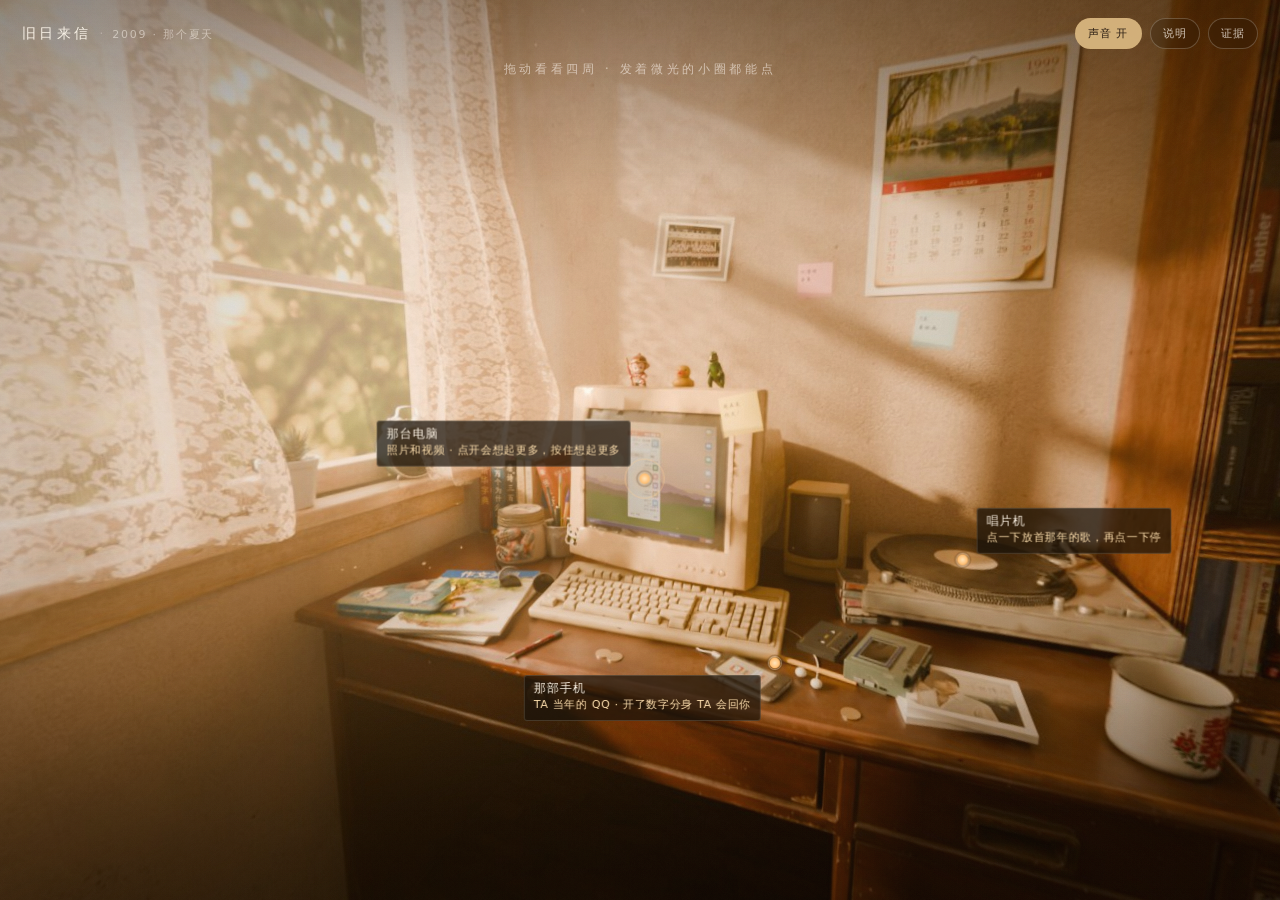
==== room/index.html @ 02b5a686 "Publish Jiuri Laixin mobile demo" ====
<!doctype html>
<html lang="zh-CN">
<head>
  <meta charset="utf-8" />
  <meta name="viewport" content="width=device-width, initial-scale=1, viewport-fit=cover" />
  <meta name="theme-color" content="#120e0a" />
  <title>旧日来信 · 2009 那个夏天</title>
  <link rel="stylesheet" href="css/style.css?v=20261024b" />
  <link rel="stylesheet" href="css/devices.css?v=20261024b" />
</head>
<body>
  <main id="app">
    <canvas id="pano" aria-label="2009 年的卧室，可以拖动环顾"></canvas>
    <div class="screen-tint" aria-hidden="true"></div>
    <div class="grain" aria-hidden="true"></div>

    <div id="spots" class="spots" aria-hidden="true"></div>

    <header class="hud">
      <div class="hud-left">
        <span class="brand">旧日来信</span>
        <span class="dot">·</span>
        <span id="spaceName" class="space-name">2009 · 那个夏天</span>
      </div>
      <div class="hud-right">
        <button id="btnSound" class="tool" aria-pressed="false">声音 关</button>
        <button id="btnGuide" class="tool">说明</button>
        <button id="btnLegend" class="tool">证据</button>
      </div>
    </header>

    <div id="hint" class="hint">拖动 · 环顾 · 点物件</div>
    <div id="whisper" class="whisper" role="status" aria-live="polite"></div>

    <aside id="card" class="card" hidden></aside>

    <div id="legend" class="legend" hidden>
      <div class="legend-paper">
        <p class="legend-kicker">这件东西，是从哪儿来的</p>
        <h3>证据等级</h3>
        <ul>
          <li><b data-level="A">A</b><span>真实出现</span><p>原话、原图、原文件，能翻到出处。</p></li>
          <li><b data-level="B">B</b><span>你确认过</span><p>你补充过，但原始材料里没有。</p></li>
          <li><b data-level="C">C</b><span>推测</span><p>从照片、语气、旁人的话里推出来的。</p></li>
          <li><b data-level="D">D</b><span>模型生成</span><p>为了让空间完整而补的，不是你要的那件事。</p></li>
        </ul>
        <p class="legend-foot">宁可说「记录里没有」，也不编。</p>
      </div>
    </div>

    <div id="boot" class="boot"><span>正在把房间点亮</span></div>
  </main>

  <script src="../shared/twin.js"></script>
  <script src="../shared/film.js"></script>
  <script type="module" src="js/app.js?v=20261024b"></script>
</body>
</html>
---- room/css/style.css ----
/* 旧日来信 · 交互原型 v2
   纸、光、旧木头。只在必要的地方用颜色。 */

:root {
  --paper: #fbf4ec;
  --paper-hi: #fffcf6;
  --paper-2: #f3e8d9;
  --ink: #3a2a1e;
  --ink-2: #6b5647;
  --ink-3: #9a8574;
  --line: #d9c6ac;
  --line-soft: rgba(90, 66, 45, 0.14);
  --accent: #8e465b;
  --warm: #debc84;
  --glow: #ffcf8a;
  --night: #120e0a;

  --serif: "Noto Serif SC", "Source Han Serif SC", "Songti SC", STSong, SimSun, serif;
  --sans: "Noto Sans SC", "PingFang SC", "Microsoft YaHei", system-ui, sans-serif;
  --hand: "STKaiti", "Kaiti SC", KaiTi, "Noto Serif SC", serif;
}

* { box-sizing: border-box; }

html, body {
  margin: 0;
  height: 100%;
  background: var(--night);
  color: var(--paper);
  font-family: var(--sans);
  -webkit-font-smoothing: antialiased;
  overscroll-behavior: none;
}

body { overflow: hidden; }

button {
  font: inherit;
  color: inherit;
  background: none;
  border: 0;
  cursor: pointer;
}

[hidden] { display: none !important; }

#app {
  position: fixed;
  inset: 0;
  overflow: hidden;
}

/* ------------------------------------------------------------------ 画面 */

#pano {
  position: absolute;
  inset: 0;
  width: 100%;
  height: 100%;
  display: block;
  touch-action: none;
  cursor: grab;
  opacity: 0;
  transition: opacity 1.2s ease;
}

body.ready #pano { opacity: 1; }
#pano.is-dragging { cursor: grabbing; }
#pano.is-pointing { cursor: pointer; }

.screen-tint {
  position: absolute;
  inset: 0;
  pointer-events: none;
  background:
    linear-gradient(to bottom, rgba(18, 12, 6, 0.22), rgba(18, 12, 6, 0) 22%, rgba(18, 12, 6, 0) 76%, rgba(18, 12, 6, 0.34)),
    radial-gradient(120% 90% at 50% 45%, rgba(255, 206, 150, 0.06), rgba(20, 14, 8, 0.18) 70%);
  transition: opacity 1.2s ease;
}

body.is-night .screen-tint {
  background:
    linear-gradient(to bottom, rgba(4, 6, 16, 0.2), rgba(4, 6, 16, 0) 24%, rgba(4, 6, 16, 0.03) 72%, rgba(4, 6, 16, 0.28)),
    radial-gradient(110% 85% at 50% 42%, rgba(255, 190, 120, 0.03), rgba(4, 6, 16, 0.22) 72%);
}

.grain {
  position: absolute;
  inset: 0;
  pointer-events: none;
  opacity: 0.16;
  mix-blend-mode: soft-light;
  background-image: url("data:image/svg+xml;utf8,<svg xmlns='http://www.w3.org/2000/svg' width='120' height='120'><filter id='n'><feTurbulence type='fractalNoise' baseFrequency='0.85' numOctaves='2'/></filter><rect width='120' height='120' filter='url(%23n)' opacity='0.5'/></svg>");
}

/* ------------------------------------------------------------------ HUD */

.hud {
  position: absolute;
  top: 0;
  left: 0;
  right: 0;
  display: flex;
  align-items: center;
  justify-content: space-between;
  padding: 18px 22px;
  font-size: 12px;
  letter-spacing: 0.08em;
  color: rgba(251, 244, 236, 0.72);
  opacity: 0;
  transition: opacity 0.9s ease 0.4s;
  pointer-events: none;
  z-index: 30;
}

body.in-room .hud { opacity: 1; }

.hud-left { display: flex; align-items: baseline; gap: 8px; }
.brand { font-family: var(--serif); font-size: 14px; letter-spacing: 0.24em; color: rgba(255, 248, 238, 0.92); }
.dot { opacity: 0.4; }
.space-name { font-size: 11px; letter-spacing: 0.16em; opacity: 0.72; }

.hud-right { display: flex; gap: 8px; pointer-events: auto; }

.tool {
  padding: 7px 12px;
  border: 1px solid rgba(251, 244, 236, 0.22);
  border-radius: 999px;
  font-size: 11px;
  letter-spacing: 0.1em;
  color: rgba(251, 244, 236, 0.78);
  background: rgba(20, 14, 8, 0.18);
  backdrop-filter: blur(6px);
  transition: all 0.25s ease;
}

.tool:hover { border-color: rgba(251, 244, 236, 0.5); color: #fff8ee; background: rgba(30, 20, 10, 0.32); }
.tool[aria-pressed="true"] { color: #2a1d12; background: rgba(222, 188, 132, 0.9); border-color: transparent; }

/* ------------------------------------------------------------------ 提示 */

.hint {
  position: absolute;
  left: 50%;
  bottom: 34px;
  transform: translateX(-50%);
  font-size: 11.5px;
  letter-spacing: 0.32em;
  color: rgba(251, 244, 236, 0.6);
  opacity: 0;
  transition: opacity 0.8s ease;
  pointer-events: none;
  z-index: 20;
}

.hint.show { opacity: 1; }

.whisper {
  position: absolute;
  left: 50%;
  bottom: 84px;
  transform: translate(-50%, 10px);
  font-family: var(--serif);
  font-size: 17px;
  letter-spacing: 0.12em;
  color: #fff3e0;
  text-shadow: 0 2px 18px rgba(0, 0, 0, 0.75), 0 0 40px rgba(255, 180, 90, 0.25);
  opacity: 0;
  transition: opacity 0.9s ease, transform 0.9s ease;
  pointer-events: none;
  z-index: 21;
  white-space: nowrap;
}

.whisper.show { opacity: 1; transform: translate(-50%, 0); }

/* ------------------------------------------------------------------ 热区 */

.spots { position: absolute; inset: 0; pointer-events: none; z-index: 15; }

.spot {
  position: absolute;
  left: 0;
  top: 0;
  width: 0;
  height: 0;
  padding: 0;
  pointer-events: none;
  transition: opacity 0.35s ease;
  will-change: transform, opacity;
}

.spot-ring {
  position: absolute;
  left: -6px;
  top: -6px;
  width: 12px;
  height: 12px;
  border-radius: 50%;
  background: radial-gradient(circle, #ffe6bd 0%, #ffbe72 55%, rgba(255, 170, 90, 0) 72%);
  box-shadow:
    0 0 14px 4px rgba(255, 176, 92, 0.35),
    0 0 0 1px rgba(255, 240, 220, 0.4),
    0 0 0 2.5px rgba(50, 32, 16, 0.28);
  transition: transform 0.28s ease, box-shadow 0.28s ease;
}

.spot-glow {
  position: absolute;
  left: -92px;
  top: -92px;
  width: 184px;
  height: 184px;
  border-radius: 50%;
  background: radial-gradient(circle, rgba(255, 198, 126, 0.38), rgba(255, 170, 90, 0) 66%);
  opacity: 0;
  transition: opacity 0.36s ease;
  mix-blend-mode: screen;
  pointer-events: none;
}

.spot-label {
  position: absolute;
  left: 14px;
  top: 12px;
  display: flex;
  flex-direction: column;
  gap: 2px;
  padding: 7px 12px 8px;
  border-radius: 3px;
  background: rgba(26, 18, 11, 0.72);
  border: 1px solid rgba(255, 236, 206, 0.16);
  backdrop-filter: blur(8px);
  white-space: nowrap;
  opacity: 0;
  transform: translateX(-4px);
  transition: opacity 0.3s ease, transform 0.3s ease;
}

.spot-label b {
  font-family: var(--serif);
  font-size: 12.5px;
  font-weight: 500;
  letter-spacing: 0.1em;
  color: #fff6e8;
}

.spot-label i {
  font-style: normal;
  font-size: 10.5px;
  letter-spacing: 0.06em;
  color: rgba(255, 240, 220, 0.6);
}

.spot.is-hover .spot-label { opacity: 1; transform: translateX(0); }
/* 唱片机在放歌：小圈一直亮着，旁边飘着音符 */
.spot.is-playing .spot-glow { opacity: 0.6; animation: record-glow 2.4s ease-in-out infinite; }
.spot.is-playing .spot-ring { box-shadow: 0 0 18px 6px rgba(255, 176, 92, 0.5), 0 0 0 1px rgba(255, 240, 220, 0.6), 0 0 0 2.5px rgba(50, 32, 16, 0.28); }
.spot.is-playing::after { content: "♪"; position: absolute; left: 8px; top: -26px; font-size: 15px; color: #ffe1b0; text-shadow: 0 0 8px rgba(255, 170, 90, 0.8); animation: note-float 2.2s ease-in-out infinite; }
@keyframes record-glow { 50% { opacity: 0.25; } }
@keyframes note-float { 0% { opacity: 0; transform: translate(0, 6px); } 30% { opacity: 1; } 100% { opacity: 0; transform: translate(10px, -14px); } }
.spot.is-hover .spot-glow { opacity: 0.75; }
.spot.is-hover .spot-ring {
  transform: scale(1.5);
  box-shadow: 0 0 22px 6px rgba(255, 176, 92, 0.55), 0 0 0 1px rgba(255, 244, 226, 0.6);
}

.spot.is-first .spot-ring::after {
  content: "";
  position: absolute;
  inset: -14px;
  border-radius: 50%;
  border: 1px solid rgba(255, 208, 150, 0.5);
  animation: pulse 2.6s ease-out infinite;
}

@keyframes pulse {
  0% { transform: scale(0.55); opacity: 0.9; }
  70% { transform: scale(1.6); opacity: 0; }
  100% { opacity: 0; }
}

.spot.is-switch .spot-ring {
  background: radial-gradient(circle, #fff6d8 0%, #ffd98f 55%, rgba(255, 200, 120, 0) 72%);
}

body.has-card .spots { opacity: 0; transition: opacity 0.3s ease; }

.ripple {
  position: absolute;
  z-index: 22;
  width: 26px;
  height: 26px;
  margin: -13px 0 0 -13px;
  border-radius: 50%;
  border: 1px solid rgba(255, 214, 158, 0.85);
  box-shadow: 0 0 26px 6px rgba(255, 186, 108, 0.35);
  pointer-events: none;
  animation: ripple 0.85s cubic-bezier(0.2, 0.7, 0.2, 1) forwards;
}

@keyframes ripple {
  0% { transform: scale(0.35); opacity: 0.9; }
  100% { transform: scale(3.1); opacity: 0; }
}

/* ------------------------------------------------------------------ 卡片 */

.card {
  position: absolute;
  z-index: 40;
  right: 40px;
  bottom: 40px;
  width: min(430px, calc(100vw - 80px));
  max-height: calc(100vh - 80px);
  opacity: 0;
  transform: translateY(18px) rotate(0.4deg);
  transition: opacity 0.32s ease, transform 0.32s ease;
}

.card.card-in { opacity: 1; transform: translateY(0) rotate(0.4deg); }
.card.card-out { opacity: 0; transform: translateY(14px) rotate(0.4deg); }

.paper {
  position: relative;
  display: flex;
  flex-direction: column;
  padding: 0;
  border-radius: 2px;
  color: var(--ink);
  background-color: var(--paper);
  background-image:
    linear-gradient(160deg, rgba(255, 255, 255, 0.5), rgba(255, 244, 228, 0) 42%),
    url("../assets/paper_card.jpg");
  background-size: cover;
  background-blend-mode: normal, multiply;
  box-shadow:
    0 30px 60px -20px rgba(0, 0, 0, 0.6),
    0 2px 0 rgba(255, 255, 255, 0.35) inset,
    0 -1px 0 rgba(120, 90, 60, 0.12) inset;
  max-height: calc(100vh - 80px);
}

.paper-scroll {
  padding: 28px 30px 22px;
  flex: 1;
  min-height: 0;
  overflow-y: auto;
  scrollbar-width: thin;
}

.paper-scroll::-webkit-scrollbar { width: 6px; }
.paper-scroll::-webkit-scrollbar-thumb { background: rgba(90, 66, 45, 0.22); border-radius: 3px; }

.tape {
  position: absolute;
  top: -11px;
  left: 50%;
  width: 104px;
  height: 24px;
  transform: translateX(-50%) rotate(-2.2deg);
  background:
    linear-gradient(90deg, rgba(255, 250, 240, 0.18), rgba(255, 250, 240, 0.5) 20%, rgba(255, 250, 240, 0.34) 80%, rgba(255, 250, 240, 0.16)),
    rgba(232, 214, 186, 0.62);
  border-left: 1px solid rgba(255, 255, 255, 0.4);
  border-right: 1px solid rgba(255, 255, 255, 0.4);
  box-shadow: 0 1px 2px rgba(90, 66, 45, 0.12);
  pointer-events: none;
}

.card-close {
  position: absolute;
  top: 10px;
  right: 12px;
  width: 30px;
  height: 30px;
  border-radius: 50%;
  font-size: 20px;
  line-height: 1;
  color: var(--ink-3);
  transition: all 0.2s ease;
}

.card-close:hover { color: var(--ink); background: rgba(90, 66, 45, 0.07); }

.card-head { position: relative; padding-right: 34px; }

.when {
  margin: 0 0 8px;
  font-size: 10.5px;
  letter-spacing: 0.22em;
  color: var(--ink-3);
}

.card-head h2 {
  margin: 0 0 12px;
  font-family: var(--serif);
  font-size: 25px;
  font-weight: 500;
  letter-spacing: 0.04em;
  line-height: 1.35;
  color: var(--ink);
}

.level {
  display: inline-flex;
  align-items: center;
  gap: 6px;
  padding: 3px 9px 4px;
  border-radius: 2px;
  border: 1px solid var(--line);
  font-size: 10.5px;
  letter-spacing: 0.08em;
  color: var(--ink-2);
  background: rgba(255, 255, 255, 0.35);
}

.level::before {
  content: "";
  width: 6px;
  height: 6px;
  border-radius: 50%;
  background: var(--warm);
}

[data-level="A"]::before { background: #7d9a78; }
[data-level="B"]::before { background: #c9a35f; }
[data-level="C"]::before { background: #b98b6a; }
[data-level="D"]::before { background: #9a8b80; }

.body { margin-top: 18px; font-size: 14px; line-height: 1.85; color: var(--ink); }

.paras p { margin: 0 0 10px; }
.paras p:last-child { margin-bottom: 0; }

/* 聊天 */

.chat { display: flex; flex-direction: column; gap: 8px; padding: 4px 0 2px; }

.line { display: flex; align-items: flex-end; gap: 8px; }
.line.me { flex-direction: row-reverse; }

.line .t {
  font-size: 9.5px;
  letter-spacing: 0.04em;
  color: var(--ink-3);
  padding-bottom: 4px;
  min-width: 26px;
}

.bubble {
  max-width: 78%;
  padding: 7px 11px;
  border-radius: 10px 10px 10px 2px;
  background: rgba(255, 255, 255, 0.62);
  border: 1px solid rgba(90, 66, 45, 0.1);
  font-size: 13px;
  line-height: 1.55;
}

.line.me .bubble {
  border-radius: 10px 10px 2px 10px;
  background: rgba(222, 188, 132, 0.28);
  border-color: rgba(150, 110, 60, 0.16);
}

.bubble-img {
  display: inline-block;
  padding: 18px 22px;
  color: var(--ink-3);
  font-size: 11px;
  letter-spacing: 0.14em;
  background: rgba(60, 44, 30, 0.9);
  border-color: rgba(0, 0, 0, 0.2);
}

/* 信 */

.letter {
  padding: 6px 4px 6px 18px;
  border-left: 1px solid rgba(142, 70, 91, 0.28);
  font-family: var(--hand);
  font-size: 16.5px;
  line-height: 2.1;
  color: #4a3325;
}

.letter p { margin: 0; }
.letter p:first-child { margin-bottom: 6px; letter-spacing: 0.1em; }

/* 身高 */

.ladder { display: flex; flex-direction: column; gap: 7px; margin: 2px 0 14px; }

.rung { display: grid; grid-template-columns: 44px 1fr 52px; align-items: center; gap: 10px; }

.rung .year { font-size: 11px; letter-spacing: 0.1em; color: var(--ink-2); }
.rung .bar {
  height: 5px;
  border-radius: 3px;
  background: linear-gradient(90deg, rgba(222, 188, 132, 0.85), rgba(201, 163, 95, 0.45));
  box-shadow: 0 1px 0 rgba(255, 255, 255, 0.5) inset;
}
.rung .cm { font-size: 10.5px; text-align: right; color: var(--ink-3); }

/* 声音 */

.sound {
  display: flex;
  align-items: center;
  gap: 14px;
  padding: 12px 14px;
  margin-bottom: 14px;
  border: 1px solid var(--line-soft);
  border-radius: 3px;
  background: rgba(255, 255, 255, 0.3);
}

.play {
  flex: none;
  width: 46px;
  height: 46px;
  border-radius: 50%;
  border: 1px solid rgba(90, 66, 45, 0.28);
  display: grid;
  place-items: center;
  transition: all 0.25s ease;
}

.play:hover { background: rgba(222, 188, 132, 0.25); }

.bars { display: flex; align-items: center; gap: 3px; height: 16px; }
.bars i {
  width: 2px;
  height: 5px;
  border-radius: 2px;
  background: var(--ink-2);
  animation: none;
}

.play.playing .bars i { animation: wave 1.05s ease-in-out infinite; }
.play.playing .bars i:nth-child(2) { animation-delay: 0.12s; }
.play.playing .bars i:nth-child(3) { animation-delay: 0.26s; }
.play.playing .bars i:nth-child(4) { animation-delay: 0.4s; }
.play.playing .bars i:nth-child(5) { animation-delay: 0.54s; }

@keyframes wave {
  0%, 100% { height: 5px; opacity: 0.55; }
  50% { height: 15px; opacity: 1; }
}

.sound-note { margin: 0; font-size: 11.5px; line-height: 1.7; color: var(--ink-2); letter-spacing: 0.03em; }

/* 只给一半 */

.half {
  margin: 18px 0 0;
  padding: 12px 0 0;
  border-top: 1px dashed rgba(90, 66, 45, 0.3);
  font-size: 12.5px;
  line-height: 1.8;
  color: var(--ink-2);
  letter-spacing: 0.04em;
}

.half::before {
  content: "（";
  opacity: 0.6;
}

.half::after {
  content: "）";
  opacity: 0.6;
}

.link {
  margin-top: 12px;
  padding: 0;
  font-size: 11.5px;
  letter-spacing: 0.06em;
  color: var(--accent);
  border-bottom: 1px solid rgba(142, 70, 91, 0.35);
  border-radius: 0;
  opacity: 0.9;
}

.link:hover { opacity: 1; border-bottom-color: var(--accent); }

.side-note {
  margin: 10px 0 0;
  padding: 10px 12px;
  border-left: 2px solid rgba(90, 66, 45, 0.2);
  font-size: 12.5px;
  line-height: 1.8;
  color: var(--ink-2);
  background: rgba(90, 66, 45, 0.04);
}

/* 感官 */

.senses {
  display: flex;
  flex-wrap: wrap;
  gap: 6px;
  margin: 14px 0 0;
  padding: 0;
  list-style: none;
}

.senses li {
  display: inline-flex;
  align-items: center;
  gap: 6px;
  padding: 4px 9px;
  border-radius: 999px;
  border: 1px solid var(--line-soft);
  font-size: 11px;
  color: var(--ink-2);
  background: rgba(255, 255, 255, 0.28);
}

.senses span { font-size: 9.5px; letter-spacing: 0.16em; color: var(--ink-3); }

.source {
  margin: 12px 0 0;
  font-size: 10.5px;
  letter-spacing: 0.08em;
  color: var(--ink-3);
}

.drift-note {
  margin: 16px 0 0;
  padding: 10px 12px;
  border-left: 2px solid rgba(142, 70, 91, 0.4);
  background: rgba(142, 70, 91, 0.05);
}

.drift-note span { font-size: 9.5px; letter-spacing: 0.16em; color: var(--accent); opacity: 0.8; }
.drift-note p { margin: 4px 0 0; font-family: var(--serif); font-size: 13.5px; line-height: 1.7; }

/* 底部动作 */

.card-foot {
  display: flex;
  align-items: center;
  gap: 10px;
  margin-top: 20px;
  padding-top: 16px;
  border-top: 1px solid rgba(90, 66, 45, 0.12);
}

.act {
  flex: 1;
  padding: 11px 16px;
  border-radius: 3px;
  background: var(--ink);
  color: #fdf6ea;
  font-size: 13px;
  letter-spacing: 0.14em;
  transition: all 0.25s ease;
}

.act:hover { background: #4b3828; }
.act.done { background: rgba(90, 66, 45, 0.35); color: rgba(253, 246, 234, 0.75); }
.act:disabled { cursor: default; }

.ghost {
  padding: 10px 14px;
  border: 1px solid var(--line);
  border-radius: 3px;
  font-size: 12px;
  letter-spacing: 0.1em;
  color: var(--ink-2);
  transition: all 0.25s ease;
}

.ghost:hover { background: rgba(90, 66, 45, 0.06); color: var(--ink); }

.note-form {
  margin-top: 14px;
  padding: 12px;
  border: 1px dashed rgba(90, 66, 45, 0.22);
  border-radius: 3px;
  background: rgba(255, 255, 255, 0.28);
}

.note-form label { display: block; font-size: 10.5px; letter-spacing: 0.06em; color: var(--ink-3); line-height: 1.7; }

.note-row { display: flex; gap: 8px; margin-top: 8px; }

.note-row input {
  flex: 1;
  min-width: 0;
  padding: 8px 10px;
  border: 1px solid var(--line);
  border-radius: 2px;
  background: rgba(255, 255, 255, 0.6);
  font: inherit;
  font-size: 12.5px;
  color: var(--ink);
  outline: none;
}

.note-row input:focus { border-color: rgba(142, 70, 91, 0.5); }

.save-note {
  padding: 8px 14px;
  border-radius: 2px;
  background: var(--accent);
  color: #fff;
  font-size: 12px;
  letter-spacing: 0.1em;
}

.saved { margin: 0; font-size: 12px; color: var(--accent); letter-spacing: 0.04em; }

/* ------------------------------------------------------------------ 证据 */

.legend {
  position: absolute;
  inset: 0;
  z-index: 60;
  display: grid;
  place-items: center;
  padding: 24px;
  background: rgba(12, 8, 5, 0.55);
  backdrop-filter: blur(6px);
}

.legend-paper {
  width: min(400px, 100%);
  padding: 28px 26px 22px;
  border-radius: 2px;
  background-color: var(--paper);
  background-image: url("../assets/paper_card.jpg");
  background-size: cover;
  background-blend-mode: multiply;
  color: var(--ink);
  box-shadow: 0 30px 60px -20px rgba(0, 0, 0, 0.65);
}

.legend-kicker { margin: 0 0 6px; font-size: 10px; letter-spacing: 0.22em; color: var(--ink-3); }
.legend-paper h3 { margin: 0 0 18px; font-family: var(--serif); font-size: 21px; font-weight: 500; letter-spacing: 0.1em; }

.legend-paper ul { margin: 0; padding: 0; list-style: none; display: flex; flex-direction: column; gap: 12px; }

.legend-paper li { display: grid; grid-template-columns: 26px 1fr; column-gap: 10px; align-items: baseline; }

.legend-paper li b {
  display: grid;
  place-items: center;
  width: 22px;
  height: 22px;
  border-radius: 50%;
  font-size: 11px;
  font-weight: 500;
  color: #fff;
  background: #9a8b80;
}

.legend-paper li b[data-level="A"] { background: #7d9a78; }
.legend-paper li b[data-level="B"] { background: #c9a35f; }
.legend-paper li b[data-level="C"] { background: #b98b6a; }

.legend-paper li span { font-size: 13px; letter-spacing: 0.08em; }
.legend-paper li p { grid-column: 2; margin: 3px 0 0; font-size: 12.5px; line-height: 1.7; color: var(--ink-2); }

/* 第一次进来：场景里每个物件旁边浮出一句说明（body.guiding），跟着物件走 */
.spot-label em { display: none; font-style: normal; font-size: 11px; line-height: 1.5; letter-spacing: 0.06em; color: #ffe1b0; }
body.guiding .spot .spot-label { opacity: 1; transform: none; animation: guide-in 0.9s ease both; }
body.guiding .spot .spot-label i { display: none; }
body.guiding .spot .spot-label em { display: block; }
body.guiding .spot .spot-ring { animation: guide-pulse 1.8s ease-in-out infinite; }
body.guiding .spot .spot-label { padding: 5px 9px 6px; gap: 1px; }
body.guiding .spot .spot-label b { font-size: 11.5px; }
/* 电脑、唱片机、手机挨得近：分别往左上、右上、左下摆 */
body.guiding .spot[data-id="crt"] .spot-label { left: auto; right: 14px; top: -58px; }
body.guiding .spot[data-id="record"] .spot-label { left: 14px; top: -52px; }
body.guiding .spot[data-id="phone"] .spot-label { left: auto; right: 14px; top: 12px; }
body.guiding .hint { bottom: auto; top: 62px; } /* 说明期间，底部提示挪到上面，别和下方的说明叠在一起 */
@keyframes guide-in { from { opacity: 0; transform: translateY(6px); filter: blur(4px); } }
@keyframes guide-pulse { 50% { transform: scale(1.5); } }

.legend-foot { margin: 20px 0 0; padding-top: 14px; border-top: 1px solid var(--line); font-family: var(--serif); font-size: 13px; letter-spacing: 0.08em; color: var(--accent); }

/* ------------------------------------------------------------------ 门 */

.gate, .end {
  position: absolute;
  inset: 0;
  z-index: 70;
  display: grid;
  place-items: center;
  text-align: center;
  background:
    radial-gradient(70% 55% at 50% 42%, rgba(120, 82, 38, 0.28), rgba(14, 10, 6, 0) 72%),
    #100c08;
  transition: opacity 0.85s ease, transform 1.2s ease;
}

.gate::after, .end::after {
  content: "";
  position: absolute;
  inset: 22px;
  border: 1px solid rgba(222, 188, 132, 0.14);
  pointer-events: none;
}

.gate-inner { position: relative; padding: 0 24px; }

.gate-kicker {
  margin: 0 0 22px;
  font-size: 11px;
  letter-spacing: 0.4em;
  color: rgba(222, 188, 132, 0.62);
}

.gate h1 {
  margin: 0;
  font-family: var(--serif);
  font-size: clamp(42px, 8vw, 74px);
  font-weight: 300;
  letter-spacing: 0.28em;
  text-indent: 0.28em;
  color: #f7e9d4;
  text-shadow: 0 0 60px rgba(255, 190, 110, 0.18);
}

.gate-sub {
  margin: 18px 0 0;
  font-size: 12px;
  letter-spacing: 0.34em;
  color: rgba(251, 244, 236, 0.55);
}

.enter {
  margin-top: 44px;
  padding: 13px 34px;
  border: 1px solid rgba(222, 188, 132, 0.5);
  border-radius: 999px;
  font-size: 12.5px;
  letter-spacing: 0.24em;
  color: #f6e7cf;
  background: rgba(222, 188, 132, 0.06);
  transition: all 0.35s ease;
}

.enter:hover {
  background: rgba(222, 188, 132, 0.16);
  border-color: rgba(255, 214, 158, 0.85);
  box-shadow: 0 0 40px rgba(255, 190, 110, 0.16);
}

.gate-note {
  margin: 30px 0 0;
  font-size: 10px;
  letter-spacing: 0.16em;
  color: rgba(251, 244, 236, 0.26);
}

.gate-out { opacity: 0; transform: scale(1.06); pointer-events: none; }

.end { background: #070605; }
.end.show { opacity: 1; }

.end-inner { padding: 0 28px; }
.end .big {
  margin: 0 0 16px;
  font-family: var(--serif);
  font-size: clamp(26px, 4.4vw, 38px);
  font-weight: 300;
  letter-spacing: 0.2em;
  color: #f7e9d4;
}
.end p { margin: 0; font-size: 12.5px; line-height: 2; letter-spacing: 0.1em; color: rgba(251, 244, 236, 0.55); }
.ghost-enter { margin-top: 40px; }

.is-ending #pano, .is-ending .screen-tint { filter: brightness(0.25) saturate(0.6); transition: filter 1.2s ease; }

/* ------------------------------------------------------------------ 加载 */

.boot {
  position: absolute;
  inset: 0;
  z-index: 90;
  display: grid;
  place-items: center;
  background: #100c08;
  color: rgba(222, 188, 132, 0.6);
  font-size: 11px;
  letter-spacing: 0.3em;
  transition: opacity 0.8s ease;
}

body.ready .boot { opacity: 0; pointer-events: none; }

.boot span::after {
  content: "";
  display: inline-block;
  width: 4px;
  height: 4px;
  margin-left: 10px;
  border-radius: 50%;
  background: rgba(222, 188, 132, 0.8);
  animation: blink 1.4s ease-in-out infinite;
  vertical-align: middle;
}

@keyframes blink { 0%, 100% { opacity: 0.2; } 50% { opacity: 1; } }

/* ------------------------------------------------------------------ 手机 */

@media (max-width: 720px) {
  .hud { padding: 14px 16px; }
  .space-name { display: none; }
  .spot-label { left: 16px; }

  .card {
    left: 0;
    right: 0;
    bottom: 0;
    width: 100%;
    max-height: none;
  }

  .paper {
    border-radius: 14px 14px 0 0;
    max-height: 78vh;
  }

  .paper-scroll { padding: 24px 20px calc(18px + env(safe-area-inset-bottom)); }

  .tape { top: -10px; width: 84px; height: 20px; }
  .card-head h2 { font-size: 22px; }
  .body { font-size: 13.5px; }
  .whisper { bottom: 96px; font-size: 15px; }
  .hint { bottom: 26px; font-size: 10.5px; letter-spacing: 0.24em; }
  .gate::after, .end::after { inset: 14px; }
  .gate h1 { letter-spacing: 0.2em; text-indent: 0.2em; }
}

@media (prefers-reduced-motion: reduce) {
  * { animation-duration: 0.01ms !important; transition-duration: 0.16s !important; }
}
---- room/css/devices.css ----
/* 房间里的设备：电脑（照片和视频）· 手机（QQ） */

.device-layer {
  position: fixed; inset: 0; z-index: 60;
  display: grid; place-items: center;
  background: radial-gradient(ellipse at center, rgba(18, 12, 8, .55), rgba(8, 6, 4, .93));
  opacity: 0; transition: opacity .42s ease;
}
.device-layer.on { opacity: 1; }
.device-layer.off { opacity: 0; transition-duration: .38s; }
.dv-back { position: fixed; left: 22px; top: 22px; width: 44px; height: 44px; z-index: 100; padding: 0; border: 0; background: none; cursor: pointer; filter: drop-shadow(0 2px 6px rgba(0, 0, 0, .5)); transition: transform .15s; }
.dv-back:active { transform: scale(.9); }
.dv-back svg { width: 100%; height: 100%; display: block; }

/* ================= 电脑：CRT + XP ================= */
.pc-crt {
  position: relative; width: min(84vw, 124vh); aspect-ratio: 4 / 3.05;
  padding: 3.6% 4.4% 6.6%;
  border-radius: 28px;
  background: linear-gradient(160deg, #f3ead8, #ddd0b5 60%, #cbbd9f);
  box-shadow: inset 0 2px 0 rgba(255, 255, 255, .7), inset 0 -6px 14px rgba(90, 70, 40, .35), 0 30px 70px rgba(0, 0, 0, .6);
  transform: scale(.96); transition: transform .6s cubic-bezier(.2, .8, .2, 1);
}
.device-layer.on .pc-crt { transform: none; }
.pc-led { position: absolute; right: 7%; bottom: 2.6%; width: 9px; height: 9px; border-radius: 50%; background: #3a4a2a; box-shadow: inset 0 1px 2px rgba(0, 0, 0, .5); transition: background .3s, box-shadow .3s; }
.pc.power .pc-led { background: #6ee06a; box-shadow: 0 0 8px #6ee06a; }
.pc-screen { position: relative; width: 100%; height: 100%; overflow: hidden; border-radius: 22px / 26px; background: #050706; box-shadow: inset 0 0 0 3px #1b1a17, inset 0 0 60px rgba(0, 0, 0, .9); }
.pc-screen::after { content: ""; position: absolute; inset: 0; pointer-events: none; border-radius: inherit; background: linear-gradient(128deg, rgba(255, 255, 255, .10), transparent 38%), radial-gradient(ellipse at center, transparent 58%, rgba(0, 0, 0, .55)); }
.pc-scan { position: absolute; inset: 0; pointer-events: none; background: repeating-linear-gradient(0deg, rgba(0, 0, 0, .16) 0 1px, transparent 1px 3px); animation: flicker 4s steps(60) infinite; }
@keyframes flicker { 0%, 100% { opacity: .85; } 50% { opacity: 1; } }

.pc-desk {
  position: absolute; inset: 0; opacity: 0; transform: scale(1, .004); filter: brightness(3);
  font-family: Tahoma, "SimSun", "宋体", "Microsoft YaHei", sans-serif;
  background:
    radial-gradient(ellipse 110% 55% at 32% 104%, #5aa438 0 55%, transparent 56%),
    radial-gradient(ellipse 90% 45% at 88% 108%, #4e9a33 0 55%, transparent 56%),
    radial-gradient(ellipse 60% 30% at 70% 22%, rgba(255, 255, 255, .55), transparent 70%),
    linear-gradient(#2c66cf, #6ea9ea 55%, #b6d8f4);
}
.pc.power .pc-desk { animation: crt-on .7s cubic-bezier(.2, .8, .2, 1) forwards; }
@keyframes crt-on { 0% { opacity: 1; transform: scale(.2, .004); filter: brightness(5); } 40% { opacity: 1; transform: scale(1, .004); filter: brightness(5); } 70% { transform: scale(1, 1); filter: brightness(1.8); } 100% { opacity: 1; transform: none; filter: none; } }
.pc.power-off .pc-desk { animation: crt-off .36s ease-in forwards; }
@keyframes crt-off { 0% { opacity: 1; transform: none; filter: none; } 55% { opacity: 1; transform: scale(1, .006); filter: brightness(4); } 100% { opacity: 0; transform: scale(0, .006); filter: brightness(6); } }

.pc-icons { position: absolute; left: 2.2%; top: 3%; display: grid; gap: 18px; }
.pc-icons i { font-style: normal; display: grid; justify-items: center; gap: 4px; width: 64px; font-size: 12px; color: #fff; text-shadow: 1px 1px 1px #000; }
.pc-icons i::before { content: ""; width: 34px; height: 30px; border-radius: 4px; background: linear-gradient(#f6e7a8, #e2bf52); box-shadow: inset 0 0 0 1px rgba(0, 0, 0, .25); }
.pc-icons i:nth-child(1)::before { background: linear-gradient(#d9e6f5, #8fb0d8); }
.pc-icons i:nth-child(3)::before { background: linear-gradient(#e6eef0, #a9b8bd); border-radius: 4px 4px 8px 8px; }

.pc-loading { position: absolute; left: 50%; top: 42%; width: 300px; margin-left: -150px; padding: 14px 16px 16px; border: 2px solid #0a4fd1; border-radius: 6px 6px 2px 2px; background: #ece9d8; box-shadow: 4px 4px 10px rgba(0, 0, 0, .35); opacity: 0; transition: opacity .2s; }
.pc.desk .pc-loading { opacity: 1; }
.pc.win .pc-loading { opacity: 0; }
.pc-loading p { margin: 0 0 10px; font-size: 13px; color: #111; }
.pc-prog { height: 16px; padding: 2px; border: 1px solid #7a7a7a; background: #fff; overflow: hidden; }
.pc-prog span { display: block; width: 0; height: 100%; background: repeating-linear-gradient(90deg, #39b54a 0 8px, transparent 8px 10px); }
.pc.desk .pc-prog span { width: 100%; transition: width 1s steps(12); }

/* ---------- 记忆桌面（devices.js openComputer）：白色格子信纸上散放的胶片、记忆连锁的线、聚焦 ---------- */
/* 铺满整个屏幕：不要显示器外壳、任务栏和扫描线 */
.pc .pc-crt { width: 100vw; height: 100vh; aspect-ratio: auto; padding: 0; border-radius: 0; background: none; box-shadow: none; }
.pc .pc-screen { border-radius: 0; box-shadow: none; background: #f4efe4; }
.pc .pc-screen::after { border-radius: 0; background: radial-gradient(ellipse at center, transparent 60%, rgba(120, 95, 60, .18)); }
.pc .pc-scan, .pc .pc-led, .pc .pc-task { display: none; }
/* 白色格子信纸：纸纹 + 浅蓝灰格线（每 22px 一格，每 5 格一条稍深的线） + 左边一条红色页边线 */
.pc-board, .pc-board img, .pc-board video { -webkit-touch-callout: none; -webkit-user-select: none; user-select: none; }
.pc-board { position: absolute; inset: 0; overflow: hidden; background:
  linear-gradient(90deg, transparent 0 46px, rgba(200, 90, 80, .35) 46px 47.5px, transparent 47.5px),
  repeating-linear-gradient(0deg, rgba(110, 140, 170, .32) 0 1px, transparent 1px 110px),
  repeating-linear-gradient(90deg, rgba(110, 140, 170, .32) 0 1px, transparent 1px 110px),
  repeating-linear-gradient(0deg, rgba(110, 140, 170, .16) 0 1px, transparent 1px 22px),
  repeating-linear-gradient(90deg, rgba(110, 140, 170, .16) 0 1px, transparent 1px 22px),
  url(../../assets/fig/paper_tex.png) center / 420px, #f6f2e8; background-blend-mode: normal, normal, normal, normal, normal, multiply, normal; }
.pc-threads { position: absolute; inset: 0; width: 100%; height: 100%; pointer-events: none; z-index: 0; }
.pc-threads path { fill: none; stroke: rgba(58, 42, 28, .45); stroke-width: 1.2px; stroke-linecap: round; vector-effect: non-scaling-stroke; stroke-dasharray: 1; stroke-dashoffset: 1; animation: thread-in 1.1s cubic-bezier(.4, 0, .2, 1) .2s forwards; }
@keyframes thread-in { to { stroke-dashoffset: 0; } }
.pc-prints { position: absolute; inset: 0; z-index: 0; } /* 胶片自己一层：拖到最上面也不会盖住聚焦 */
/* 黑色胶片底：黑框，上下各一排齿孔，日期还是那种橙色数码字 */
.pr { position: absolute; box-sizing: border-box; width: 16%; aspect-ratio: 4 / 3.4; padding: 0; border: 0; border-radius: 3px; cursor: pointer; touch-action: none;
  background: radial-gradient(circle at 50% 50%, #1b1b1d, #0c0c0d); box-shadow: 0 6px 14px rgba(40, 28, 14, .35), 0 1px 2px rgba(0, 0, 0, .35);
  transform: translate(-50%, -50%) rotate(var(--r, 0deg)); transition: transform .28s cubic-bezier(.2, .8, .2, 1), box-shadow .28s, opacity .3s; -webkit-user-select: none; user-select: none; }
.pr::before, .pr::after { content: ""; position: absolute; left: 4%; right: 4%; height: 5.5%; pointer-events: none;
  background: repeating-linear-gradient(90deg, rgba(236, 228, 210, .85) 0 6%, transparent 6% 12.5%); border-radius: 1px; }
.pr::before { top: 3%; } .pr::after { bottom: 3%; }
.pr:hover { transform: translate(-50%, -53%) rotate(var(--r, 0deg)) scale(1.05); box-shadow: 0 12px 24px rgba(40, 28, 14, .42); }
.pr:active { transform: translate(-50%, -50%) rotate(var(--r, 0deg)) scale(.97); }
.pr.dragging { cursor: grabbing; transition: none; transform: translate(-50%, -54%) rotate(0deg) scale(1.08); box-shadow: 0 22px 40px rgba(40, 28, 14, .45); }
/* 画面按胶片自己的大小定位（百分比留白是按整个屏幕宽度算的，会把画面挤没） */
/* 整张照片都放进画框里（竖图、宽图不裁），空出来的地方露胶片的黑底 */
.pr img, .pr video { position: absolute; left: 5%; right: 5%; top: 13%; bottom: 13%; width: 90%; height: 74%; object-fit: contain; display: block; pointer-events: none; border-radius: 1px; }
.pr span { position: absolute; right: 9%; bottom: 15%; font: 700 7px/1 "Courier New", monospace; letter-spacing: 1px; color: #ff9b3d; text-shadow: 0 0 4px rgba(255, 120, 30, .85); pointer-events: none; }
.pr .vmark { position: absolute; left: 9%; top: 15%; font-style: normal; font-size: 8px; color: #fff; text-shadow: 0 0 3px #000; pointer-events: none; }
.pr.lifted { opacity: 0; transition-duration: .2s; }
/* 长按时浮现在四周的：压在放大那张的边上，在它上面一层 */
.pr.ghost { width: 13%; pointer-events: none; z-index: 4; animation: ghost-in .8s cubic-bezier(.2, .8, .2, 1) forwards; box-shadow: 0 10px 22px rgba(40, 28, 14, .45); }
@keyframes ghost-in { from { opacity: 0; transform: translate(-50%, -50%) scale(.5); filter: blur(8px); } to { opacity: 1; transform: translate(-50%, -50%) rotate(-3deg); filter: none; } }
.pc-veil { position: absolute; inset: 0; z-index: 1; background: rgba(246, 242, 232, .78); -webkit-backdrop-filter: blur(3px); backdrop-filter: blur(3px); opacity: 0; pointer-events: none; transition: opacity .5s; }
.pc-veil.on { opacity: 1; pointer-events: auto; }
/* 聚焦：从那张小胶片的位置长到中间；按住时小一点（给四周留地方），而且一直在慢慢放大 */
.pc-focus { position: absolute; z-index: 3; width: 46%; left: var(--fx, 50%); top: var(--fy, 50%); transform: translate(-50%, -50%) scale(var(--fs, .4));
  transition: left .5s cubic-bezier(.2, .8, .2, 1), top .5s cubic-bezier(.2, .8, .2, 1), transform .5s cubic-bezier(.2, .8, .2, 1), width .5s; cursor: pointer; }
.pc-focus[hidden] { display: none; }
.pc-focus.on { left: 50%; top: 40%; transform: translate(-50%, -50%) scale(1); } /* 往上提一点，给下面三行字留地方 */
.pc-focus.hold { width: 34%; transition-duration: 1.3s; transition-timing-function: cubic-bezier(.25, .7, .3, 1); }
.pf-media { position: relative; aspect-ratio: 4 / 3; padding: 26px 12px 32px; border-radius: 4px; overflow: hidden;
  background: radial-gradient(circle at 50% 50%, #1c1c1e, #0b0b0c); box-shadow: 0 24px 50px rgba(40, 28, 14, .45); }
.pf-media::before, .pf-media::after { content: ""; position: absolute; left: 10px; right: 10px; height: 10px; z-index: 1; pointer-events: none;
  background: repeating-linear-gradient(90deg, rgba(236, 228, 210, .85) 0 12px, transparent 12px 26px); border-radius: 2px; }
.pf-media::before { top: 8px; } .pf-media::after { bottom: 8px; }
.pf-media img, .pf-media video { width: 100%; height: 100%; object-fit: contain; display: block; border-radius: 2px; }
.pc-focus.hold.on .pf-media img, .pc-focus.hold.on .pf-media video { animation: hold-zoom 9s linear forwards; }
@keyframes hold-zoom { to { transform: scale(1.05); } } /* 只轻轻推近一点，免得又把照片边缘裁掉 */
.pf-date { position: absolute; right: 24px; bottom: 42px; z-index: 1; font: 700 14px/1 "Courier New", monospace; letter-spacing: 2px; color: #ff9b3d; text-shadow: 0 0 6px rgba(255, 120, 30, .85); pointer-events: none; }
.pf-cap { margin: 5px 0 0; font-size: 12.5px; letter-spacing: .08em; color: rgba(44, 31, 20, .82); white-space: nowrap; overflow: hidden; text-overflow: ellipsis; text-shadow: 0 0 8px rgba(250, 246, 236, .95); } /* 照片说明放到下面的文字里，不压在胶片齿孔上 */
.pf-words { position: absolute; left: -40%; right: -40%; top: calc(100% + 12px); text-align: center; pointer-events: none; }
.pf-sense { margin: 0; font-family: "Noto Serif SC", "Songti SC", "STSong", "SimSun", serif; font-size: 15px; line-height: 1.6; letter-spacing: .05em; color: #2c1f14;
  text-shadow: 0 0 10px rgba(250, 246, 236, .95); opacity: 0; filter: blur(6px); transform: translateY(6px); transition: opacity 1.2s ease, filter 1.2s ease, transform 1.2s ease; }
.pf-sound { margin: 3px 0 0; font-size: 12px; letter-spacing: .1em; color: rgba(44, 31, 20, .78); text-shadow: 0 0 8px rgba(250, 246, 236, .95); opacity: 0; transition: opacity 1s .5s; }
.pf-sense.in { opacity: 1; filter: none; transform: none; }
.pf-sense.think { animation: think 1.6s ease-in-out infinite; }
@keyframes think { 50% { opacity: .35; } }
.pf-sound.in { opacity: 1; }
.pc-hint { position: absolute; left: 0; right: 0; bottom: 12px; margin: 0; text-align: center; font-size: 12px; letter-spacing: .12em; color: rgba(58, 42, 28, .55); transition: opacity .6s; pointer-events: none; }
.pc-hint.gone { opacity: 0; }

.pc-win {
  position: absolute; left: 6%; right: 6%; top: 5%; bottom: 10.5%;
  display: flex; flex-direction: column;
  border: 3px solid #0b55d8; border-top: 0; border-radius: 8px 8px 0 0;
  background: #ece9d8; box-shadow: 4px 6px 18px rgba(0, 0, 0, .45);
  opacity: 0; transform: scale(.92); transition: opacity .2s, transform .38s cubic-bezier(.2, .9, .25, 1.12);
}
.pc.win .pc-win { opacity: 1; transform: none; }
.pc-title { flex: none; height: 30px; display: flex; align-items: center; justify-content: space-between; padding: 0 6px 0 10px; margin: 0 -3px; border-radius: 8px 8px 0 0;
  background: linear-gradient(#0a5fe0, #3d90f4 9%, #0a5ee0 18%, #0752d6 50%, #0447c4); color: #fff; font-size: 13px; text-shadow: 1px 1px #0a1f60; }
.pc-title b { font-weight: 700; }
.pc-x { width: 22px; height: 22px; display: grid; place-items: center; border: 1px solid #fff; border-radius: 3px; background: linear-gradient(#e9775c, #d2401e); font-size: 16px; line-height: 1; cursor: pointer; }
.pc-stage { position: relative; flex: 1; min-height: 0; background: #000; overflow: hidden; }
.pc-frame { position: absolute; inset: 0; }
.pc-media { position: absolute; inset: 0; width: 100%; height: 100%; object-fit: contain; opacity: 0; transition: opacity .9s ease; }
.pc-media.cur { opacity: 1; }
img.pc-media.cur { animation: kenburns 7.5s ease-out forwards; }
@keyframes kenburns { from { transform: scale(1); } to { transform: scale(1.07) translate(-1%, -.8%); } }
.pc-date { position: absolute; right: 16px; bottom: 12px; font: 700 24px/1 "Courier New", monospace; letter-spacing: 2px; color: #ff9b3d; text-shadow: 0 0 6px rgba(255, 120, 30, .85), 0 0 1px #ffcf99; pointer-events: none; }
.pc-cap { flex: none; height: 28px; padding: 0 12px; line-height: 28px; font-size: 13px; color: #222; border-top: 1px solid #c9c5b8; }
.pc-bar { flex: none; height: 42px; display: flex; align-items: center; gap: 6px; padding: 0 8px; border-top: 1px solid #c9c5b8; background: linear-gradient(#f7f5ee, #dcd8cc); }
.pc-bar > button { width: 34px; height: 26px; flex: none; padding: 0; border: 1px solid #003c74; border-radius: 3px; background: linear-gradient(#fff, #e3e3db); font-size: 11px; color: #123; cursor: pointer; }
.pc-bar > button:active { background: linear-gradient(#dcdcd2, #f4f4ee); }
.pc-strip { flex: 1; min-width: 0; display: flex; gap: 5px; overflow-x: auto; scrollbar-width: none; padding: 2px; }
.pc-strip::-webkit-scrollbar { display: none; }
.pc-strip button { flex: none; width: 50px; height: 32px; padding: 0; border: 2px solid transparent; background: #000; cursor: pointer; }
.pc-strip button.on { border-color: #316ac5; }
.pc-strip img, .pc-strip video { width: 100%; height: 100%; object-fit: cover; display: block; }
.pc-strip .vid::after { content: "▶"; position: relative; top: -24px; font-size: 10px; color: #fff; text-shadow: 0 0 3px #000; }
.pc-count { flex: none; font-size: 12px; color: #333; min-width: 44px; text-align: right; }
.pc-task { position: absolute; left: 0; right: 0; bottom: 0; height: 30px; display: flex; align-items: stretch; gap: 8px;
  background: linear-gradient(#3168d5, #4993e6 8%, #2a64d8 40%, #1f55c6); box-shadow: inset 0 1px 0 #6aa5f2; font-size: 12px; color: #fff; }
.pc-start { display: flex; align-items: center; padding: 0 18px 0 12px; border-radius: 0 12px 12px 0; background: linear-gradient(#3e9c3c, #62c255 25%, #3c933a 60%, #2f7d2e); font: italic 700 15px Tahoma, sans-serif; text-shadow: 1px 1px 1px rgba(0, 0, 0, .5); box-shadow: 2px 0 4px rgba(0, 0, 0, .3); }
.pc-tab { align-self: center; height: 22px; line-height: 22px; padding: 0 12px; border-radius: 3px; background: linear-gradient(#1e4fb8, #2d67d6); box-shadow: inset 1px 1px 2px rgba(0, 0, 0, .4); max-width: 40%; overflow: hidden; white-space: nowrap; text-overflow: ellipsis; }
.pc-clock { margin-left: auto; display: flex; align-items: center; padding: 0 14px; background: linear-gradient(#0f8ff0, #19a1f4 30%, #0d84e6); box-shadow: inset 1px 0 0 #0c5ebd; }

/* ================= 手机：iPhone 4 + 手机 QQ（约 2010） ================= */
.qq-phone {
  /* 机身原尺寸 364×716，比矮窗口还高；先绝对定位居中，再整体缩放，避免溢出后偏到下方 */
  position: absolute; left: 50%; top: 50%; margin: -358px 0 0 -182px; width: 364px; height: 716px;
  border-radius: 54px; background: linear-gradient(170deg, #26262a, #0b0b0d 50%, #17171a);
  box-shadow: 0 0 0 3px #9da1a6, 0 0 0 5px #d8dadd, 0 0 0 6px #6f7378, 0 34px 70px rgba(0, 0, 0, .65);
  transform: translateY(30px) scale(calc(var(--k, 1) * .92)); opacity: 0;
  transition: transform .55s cubic-bezier(.2, .85, .25, 1.08), opacity .35s;
}
.device-layer.on .qq-phone { transform: scale(var(--k, 1)); opacity: 1; }
.qq-phone::after { content: ""; position: absolute; inset: 0; border-radius: inherit; pointer-events: none; background: linear-gradient(118deg, rgba(255, 255, 255, .09) 0 34%, transparent 34.2%); }
.qq-ear { position: absolute; left: 50%; top: 58px; width: 66px; height: 7px; margin-left: -33px; border-radius: 4px; background: #2c2c30; box-shadow: inset 0 1px 2px #000; }
.qq-cam { position: absolute; left: 132px; top: 30px; width: 10px; height: 10px; border-radius: 50%; background: radial-gradient(circle at 40% 40%, #3a4a6a, #0a0a10); }
.qq-home { position: absolute; left: 50%; top: 622px; width: 60px; height: 60px; margin-left: -30px; border-radius: 50%; background: radial-gradient(circle at 50% 35%, #2b2b2e, #0f0f11); box-shadow: inset 0 0 0 2px #2e2e32, inset 0 3px 4px rgba(0, 0, 0, .8); display: grid; place-items: center; }
.qq-home i { width: 18px; height: 18px; border: 2px solid #6d6d72; border-radius: 5px; }.qq-screen { position: absolute; left: 22px; top: 118px; width: 320px; height: 480px; overflow: hidden; display: flex; flex-direction: column; background: #e8edf1;
  font-family: "Helvetica Neue", Helvetica, "PingFang SC", "Microsoft YaHei", sans-serif; color: #222; }
.qq-status { flex: none; height: 20px; display: flex; align-items: center; justify-content: space-between; padding: 0 6px; background: #000; color: #fff; font-size: 12px; font-weight: 700; }
.qq-bat { width: 24px; height: 11px; border: 1px solid #fff; border-radius: 2px; padding: 1px; position: relative; }
.qq-bat::after { content: ""; position: absolute; right: -4px; top: 3px; width: 2px; height: 4px; background: #fff; }
.qq-bat i { display: block; width: 62%; height: 100%; background: #fff; }
.qq-nav { flex: none; position: relative; height: 44px; display: flex; align-items: center; border-bottom: 1px solid #10427d;
  background: linear-gradient(#64aeee, #3687d6 50%, #2675c7 51%, #1e66b5); box-shadow: inset 0 1px 0 rgba(255, 255, 255, .4); }
.qq-navback { position: relative; z-index: 1; height: 30px; margin-left: 6px; padding: 0 10px 0 17px; border: 0; color: #fff; font-size: 12px; font-weight: 700; cursor: pointer;
  background: linear-gradient(#4f97de, #1b5ba6); clip-path: polygon(13px 0, 100% 0, 100% 100%, 13px 100%, 0 50%); border-radius: 0 5px 5px 0; text-shadow: 0 -1px rgba(0, 0, 0, .35); }
.qq-who { position: absolute; left: 0; right: 0; text-align: center; color: #fff; text-shadow: 0 -1px rgba(0, 0, 0, .4); pointer-events: none; line-height: 1.1; }
.qq-who b { display: block; font-size: 17px; }
.qq-who small { display: block; font-size: 10px; opacity: .9; margin-top: 2px; }
.qq-navr { position: absolute; right: 10px; top: 9px; width: 26px; height: 26px; border-radius: 5px; background: linear-gradient(#4f97de, #1b5ba6); box-shadow: inset 0 0 0 1px #10427d; }
.qq-navr::after { content: ""; position: absolute; left: 8px; top: 5px; width: 10px; height: 10px; border-radius: 50%; background: #fff; box-shadow: 0 9px 0 -1px #fff; }
.qq-list { flex: 1; min-height: 0; overflow-y: auto; padding: 8px 8px 14px; scrollbar-width: none;
  background: radial-gradient(circle at 20% 10%, rgba(255, 255, 255, .5), transparent 40%), #e8edf1; }
.qq-list::-webkit-scrollbar { display: none; }
.qq-t { display: table; margin: 10px auto 6px; padding: 1px 9px; border-radius: 9px; background: rgba(110, 122, 135, .32); color: #fff; font-size: 11px; }
.qq-row { display: flex; align-items: flex-start; gap: 7px; margin: 9px 0; animation: row-in .32s cubic-bezier(.2, .8, .2, 1); }
@keyframes row-in { from { opacity: 0; transform: translateY(8px); } }
.qq-row.me { flex-direction: row-reverse; }
.qq-av { flex: none; width: 36px; height: 36px; border-radius: 5px; display: grid; place-items: center; color: #fff; font-weight: 700; font-size: 15px; box-shadow: 0 1px 2px rgba(0, 0, 0, .3), inset 0 1px 0 rgba(255, 255, 255, .35); }
.qq-av.them { background: linear-gradient(#86c0ea, #3f86c8); }
.qq-av.me { background: linear-gradient(#f4bd78, #d7843a); }
.qq-b { position: relative; max-width: 202px; padding: 8px 11px; border-radius: 14px; font-size: 15px; line-height: 1.38; word-break: break-all; }
.them .qq-b { background: linear-gradient(#fff, #f0f0f0); border: 1px solid #c6ccd2; }
.me .qq-b { background: linear-gradient(#c6e6ff, #93cbf6); border: 1px solid #77afdc; color: #0f2a40; }
.them .qq-b::before, .me .qq-b::before { content: ""; position: absolute; top: 12px; width: 9px; height: 9px; transform: rotate(45deg); }
.them .qq-b::before { left: -5px; background: #fff; border-left: 1px solid #c6ccd2; border-bottom: 1px solid #c6ccd2; }
.me .qq-b::before { right: -5px; background: #b4dcfc; border-right: 1px solid #77afdc; border-top: 1px solid #77afdc; }
.is-img .qq-b { padding: 4px; }
.qq-img { display: block; width: 150px; border-radius: 9px; cursor: zoom-in; }
.qq-chunk { opacity: 0; filter: blur(4px); transition: opacity .32s ease, filter .32s ease; }
.qq-chunk.in { opacity: 1; filter: none; }
.qq-dots { display: inline-flex; gap: 4px; padding: 3px 2px; }
.qq-dots i { width: 6px; height: 6px; border-radius: 50%; background: #9aa6b1; animation: dot 1.1s ease-in-out infinite; }
.qq-dots i:nth-child(2) { animation-delay: .15s; }
.qq-dots i:nth-child(3) { animation-delay: .3s; }
@keyframes dot { 0%, 100% { opacity: .35; transform: translateY(0); } 40% { opacity: 1; transform: translateY(-3px); } }
.qq-row.fade { opacity: 0; transition: opacity .45s; }
.qq-row.failed .qq-b::after { content: "!"; position: absolute; left: -26px; top: 50%; width: 18px; height: 18px; margin-top: -9px; border-radius: 50%; background: #e4393c; color: #fff; font-size: 12px; font-weight: 700; line-height: 18px; text-align: center; animation: row-in .25s; }
.qq-sys { margin: 14px 12px; text-align: center; font-size: 12px; line-height: 1.65; color: #6f7b86; animation: row-in .5s; }
.qq-sys span { font-size: 11px; color: #96a1ab; }
/* 数字分身的话：气泡旁标来源等级（颜色同「证据」图例）—— A 实心 · C 虚线框 · D 半透明 */
.qq-lv { flex: none; align-self: flex-end; margin-bottom: 2px; padding: 0 5px; border-radius: 3px; font-size: 10px; line-height: 15px; white-space: nowrap; animation: row-in .4s; }
.qq-lv.lv-A { background: #7d9a78; color: #fff; }
.qq-lv.lv-B { background: #c9a35f; color: #fff; }
.qq-lv.lv-C { border: 1px dashed #b98b6a; color: #8a6248; }
.qq-lv.lv-D { background: rgba(154, 139, 128, .3); color: #6f6259; }
.qq-row.lv-C .qq-b { border-style: dashed; border-color: #b98b6a; }
.qq-row.lv-D .qq-b { opacity: .72; }
.qq-input { flex: none; height: 44px; display: flex; align-items: center; gap: 6px; padding: 0 6px; border-top: 1px solid #a6a6a6; background: linear-gradient(#f1f1f1, #cdcdcd); }
.qq-emo { font-size: 21px; color: #7d8590; line-height: 1; }
.qq-input input { flex: 1; min-width: 0; height: 30px; padding: 0 11px; border: 1px solid #9aa1a8; border-radius: 15px; background: #fff; box-shadow: inset 0 1px 2px rgba(0, 0, 0, .2); font-size: 14px; outline: none; }
.qq-send { height: 30px; padding: 0 11px; border: 1px solid #10427d; border-radius: 6px; background: linear-gradient(#64aeee, #1e66b5); color: #fff; font-size: 13px; font-weight: 700; cursor: pointer; }
.qq-lightbox { position: absolute; inset: 0; z-index: 3; display: flex; flex-direction: column; align-items: center; justify-content: center; gap: 12px; background: rgba(0, 0, 0, .93); color: #cfd6dc; font-size: 13px; cursor: zoom-out; }
.qq-lightbox[hidden] { display: none; }
.qq-lightbox img { width: 100%; }
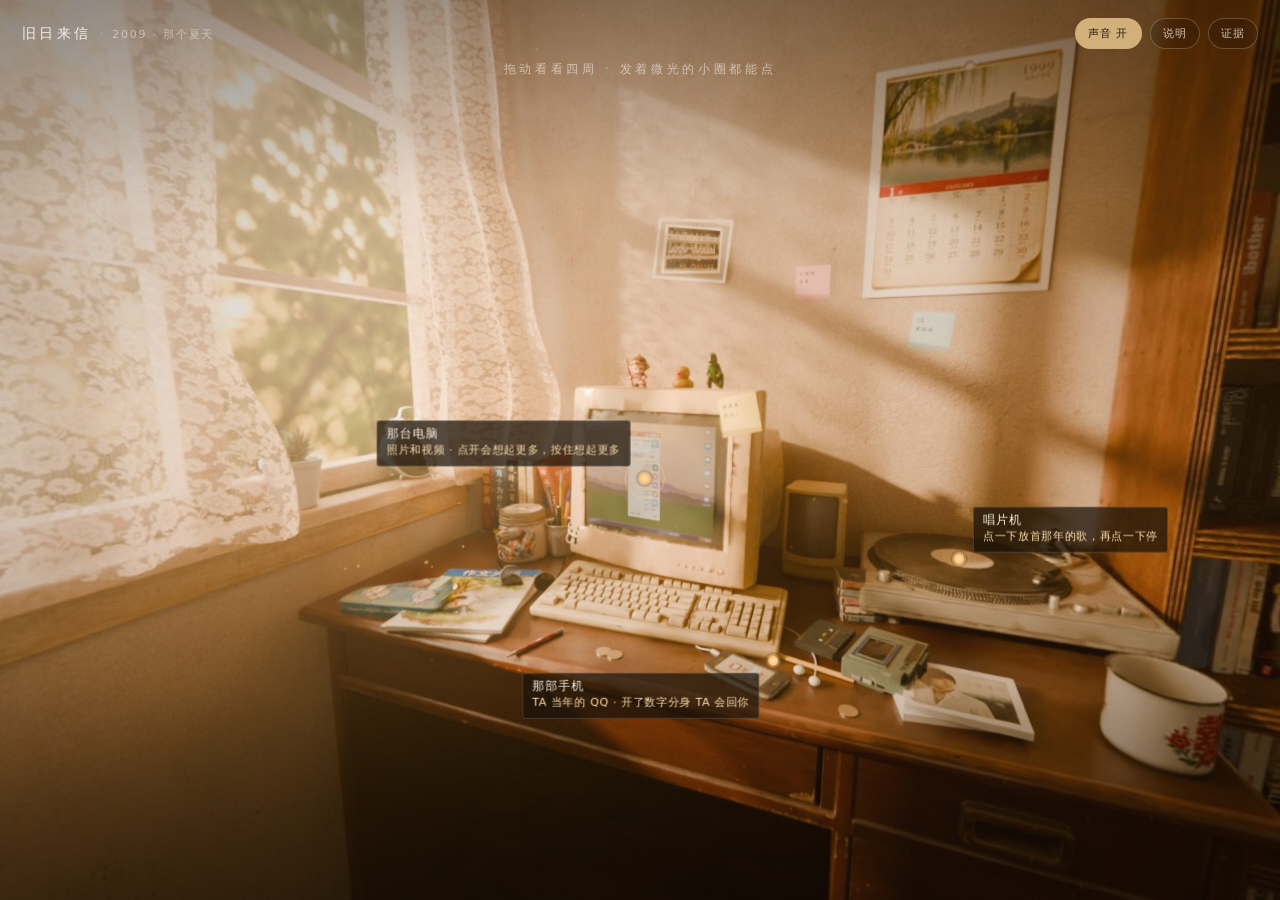
==== commit 13359251: "Bust runtime cache for restored vision" ====
--- a/room/index.html
+++ b/room/index.html
@@ -51,8 +51,8 @@
     <div id="boot" class="boot"><span>正在把房间点亮</span></div>
   </main>
 
-  <script src="../shared/twin.js"></script>
+  <script src="../shared/twin.js?v=20261106a"></script>
   <script src="../shared/film.js"></script>
-  <script type="module" src="js/app.js?v=20261024b"></script>
+  <script type="module" src="js/app.js?v=20261106a"></script>
 </body>
 </html>
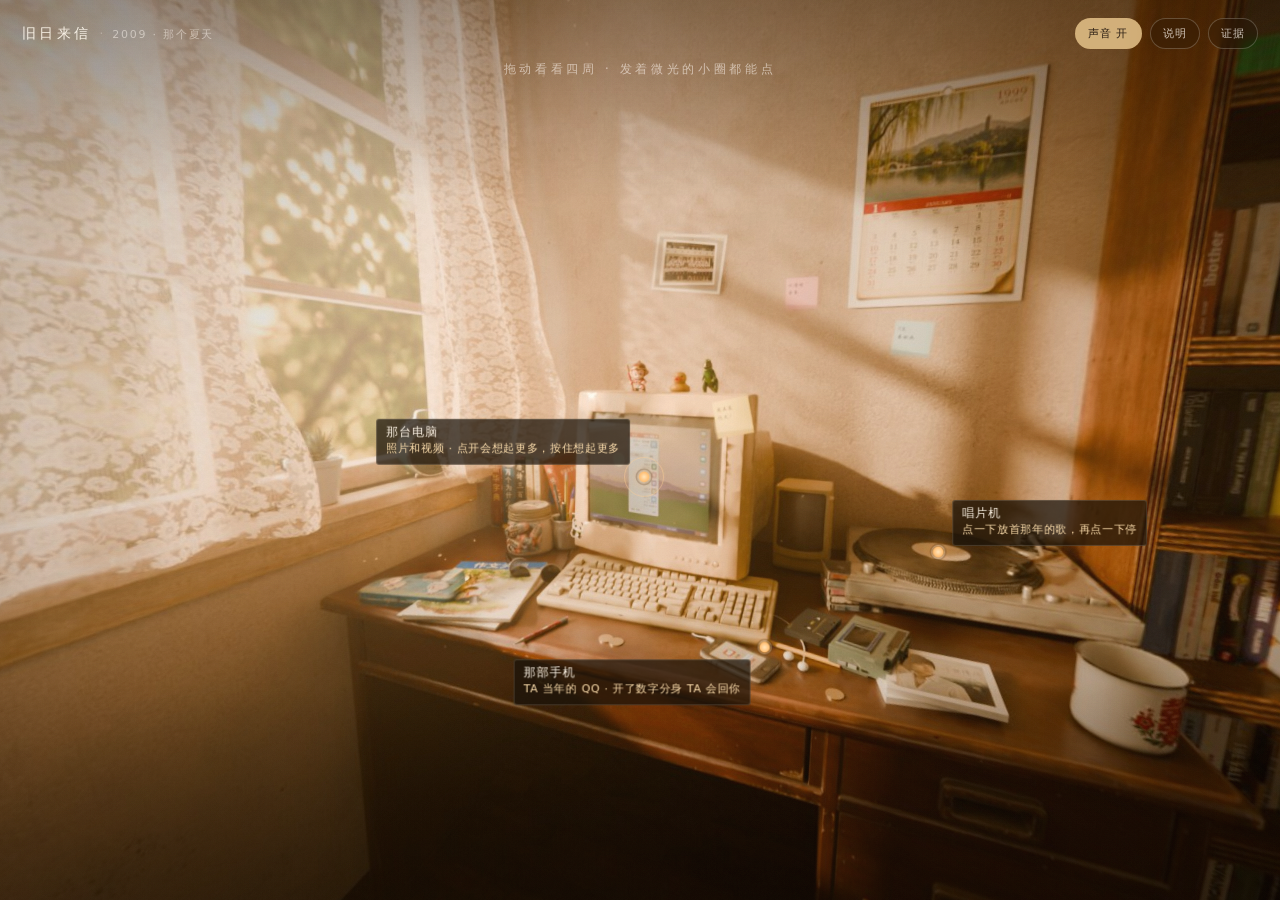
==== commit 36f68b6e: "Load static store inside room frame" ====
--- a/room/index.html
+++ b/room/index.html
@@ -51,6 +51,7 @@
     <div id="boot" class="boot"><span>正在把房间点亮</span></div>
   </main>
 
+  <script src="../js/store.js?v=20261106a"></script>
   <script src="../shared/twin.js?v=20261106a"></script>
   <script src="../shared/film.js"></script>
   <script type="module" src="js/app.js?v=20261106a"></script>
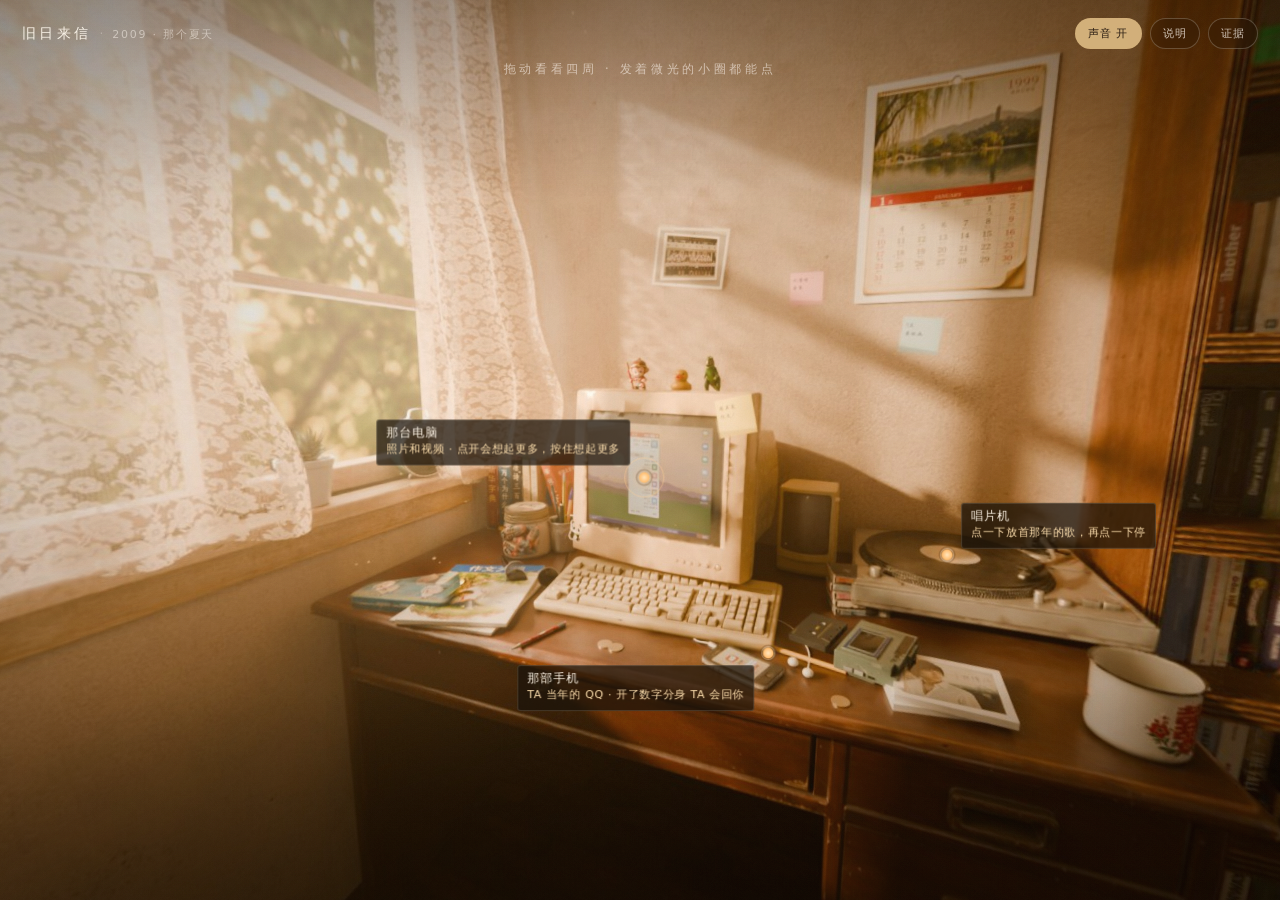
==== commit 09e54c90: "Bump room runtime version" ====
--- a/room/index.html
+++ b/room/index.html
@@ -54,6 +54,6 @@
   <script src="../js/store.js?v=20261106a"></script>
   <script src="../shared/twin.js?v=20261106a"></script>
   <script src="../shared/film.js"></script>
-  <script type="module" src="js/app.js?v=20261106a"></script>
+  <script type="module" src="js/app.js?v=20261106b"></script>
 </body>
 </html>
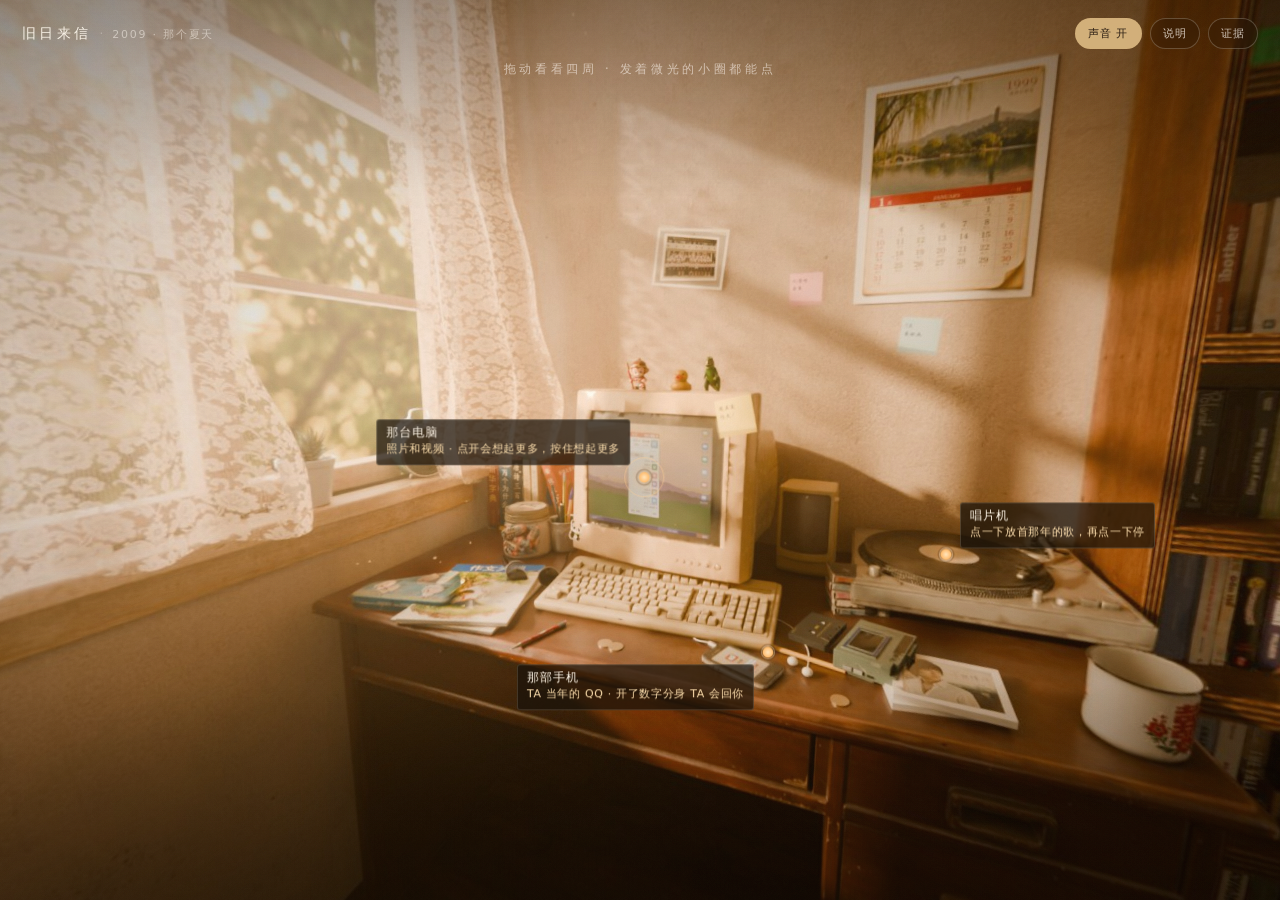
==== commit 5bb54145: "Connect online demo to DeepSeek Worker" ====
--- a/room/index.html
+++ b/room/index.html
@@ -51,9 +51,10 @@
     <div id="boot" class="boot"><span>正在把房间点亮</span></div>
   </main>
 
-  <script src="../js/store.js?v=20261106a"></script>
-  <script src="../shared/twin.js?v=20261106a"></script>
+  <script src="../js/ai-config.js?v=20261106c"></script>
+  <script src="../js/store.js?v=20261106c"></script>
+  <script src="../shared/twin.js?v=20261106c"></script>
   <script src="../shared/film.js"></script>
-  <script type="module" src="js/app.js?v=20261106b"></script>
+  <script type="module" src="js/app.js?v=20261106c"></script>
 </body>
 </html>
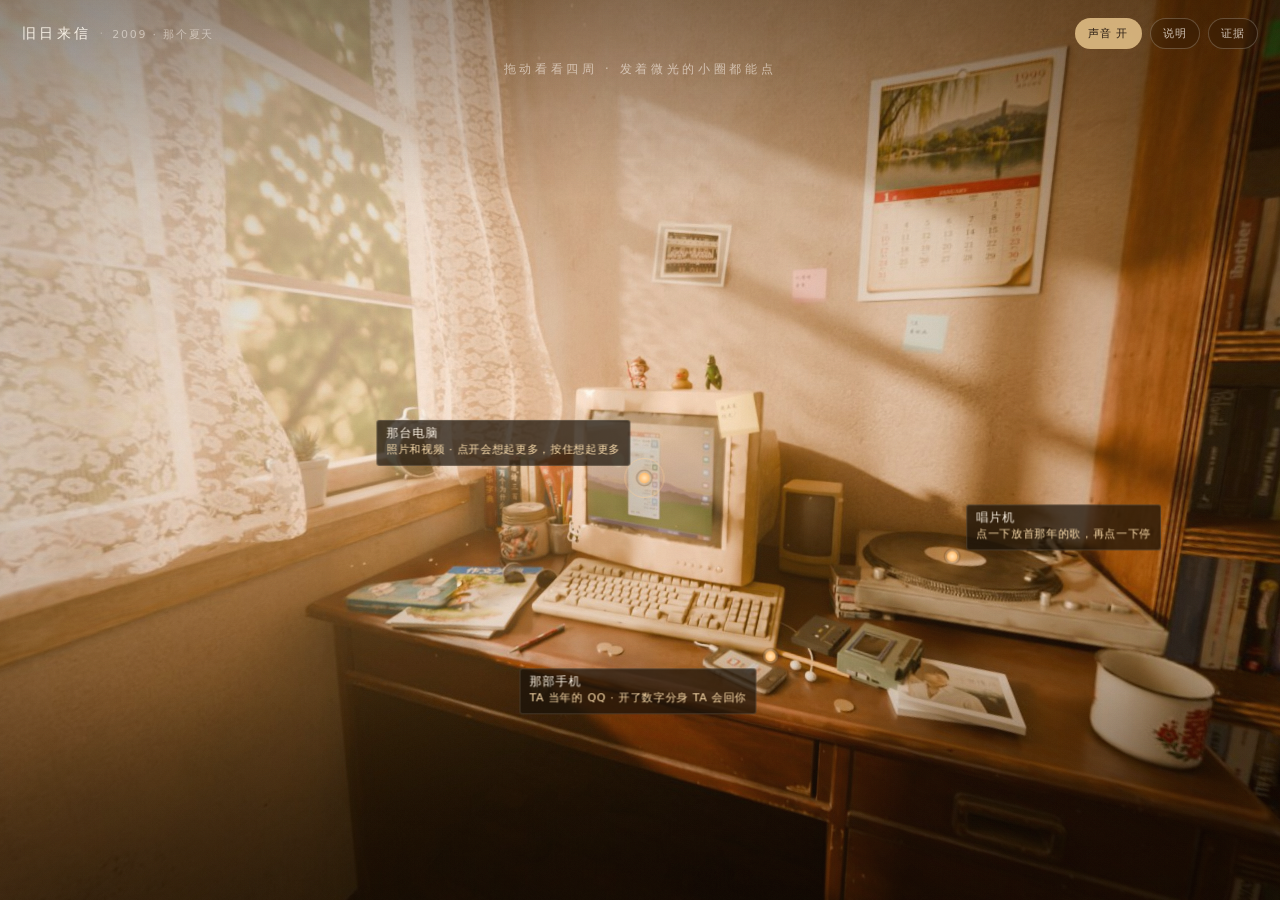
==== commit 2266a363: "Use production DeepSeek vision flow" ====
--- a/room/index.html
+++ b/room/index.html
@@ -55,6 +55,6 @@
   <script src="../js/store.js?v=20261106c"></script>
   <script src="../shared/twin.js?v=20261106c"></script>
   <script src="../shared/film.js"></script>
-  <script type="module" src="js/app.js?v=20261106c"></script>
+  <script type="module" src="js/app.js?v=20261106e"></script>
 </body>
 </html>
